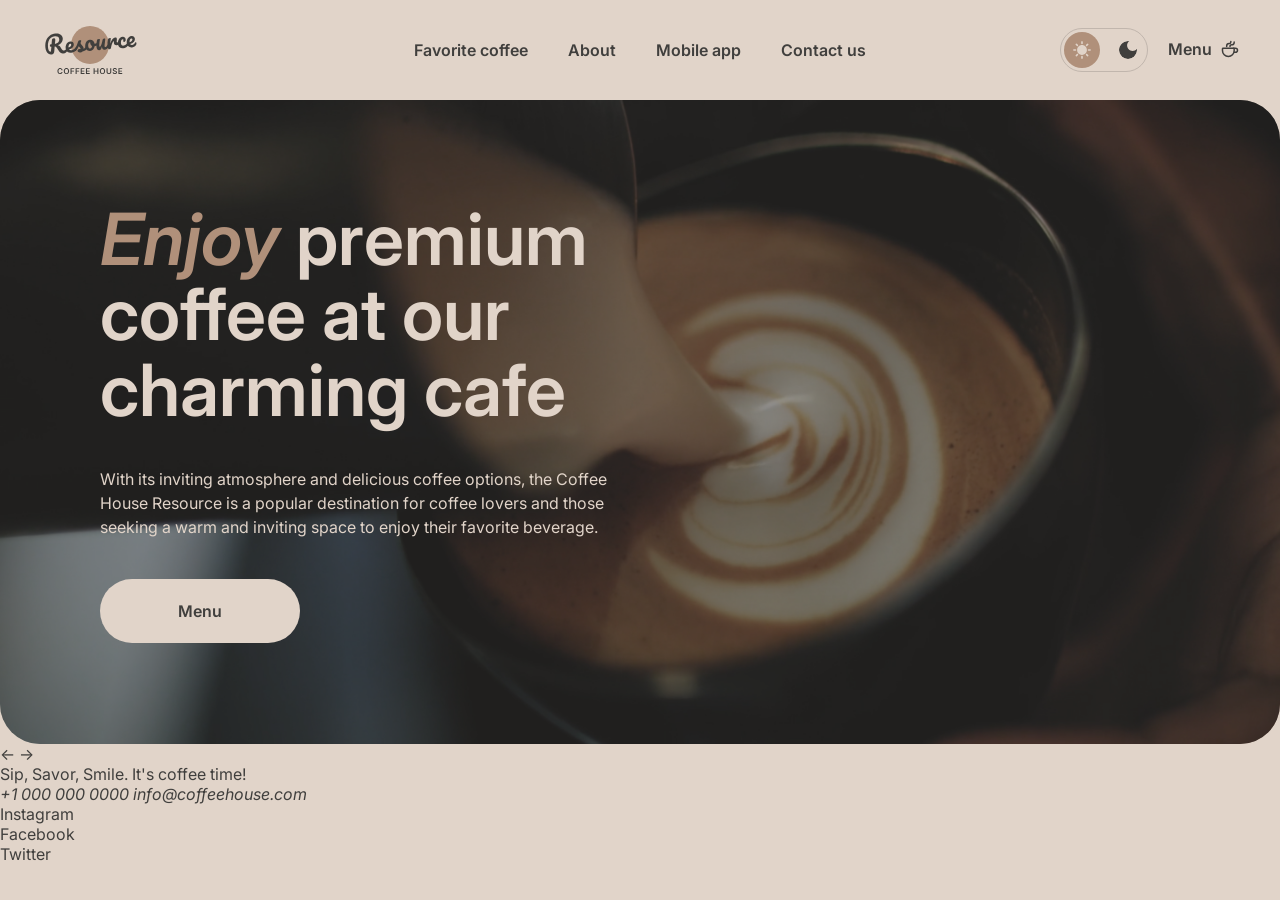
==== index.html @ 2cb817dc "feat: add header and hero sections" ====
<!DOCTYPE html>
<html lang="en">
<head>
    <meta charset="UTF-8">
    <meta http-equiv="X-UA-Compatible" content="IE=edge">
    <meta name="viewport" content="width=device-width, initial-scale=1.0">
    <title>RS School Landing Page</title>
    <link rel="preconnect" href="https://fonts.googleapis.com">
    <link rel="preconnect" href="https://fonts.gstatic.com" crossorigin>
    <link
        href="https://fonts.googleapis.com/css2?family=Inter:ital,wght@0,400;0,600;1,600&display=swap"
        rel="stylesheet">
    <link rel="stylesheet" href="css/style.css">
</head>
<body>
    <header class="header">
        <a
            href="index.html"
            class="header__logo"
            aria-label="Coffee House — Home"
        >
            <img
                src="assets/icons/logo.svg"
                alt=""
                class="header__logo-img header__logo-img--light"
            >
            <img
                src="assets/icons/logo-dark.svg"
                alt=""
                class="header__logo-img header__logo-img--dark"
            >
        </a>

        <nav class="header__nav" aria-label="Main navigation">
            <ul class="header__nav-list">
                <li>
                    <a href="#favorite" class="header__nav-link">
                        Favorite coffee
                    </a>
                </li>
                <li>
                    <a href="#about" class="header__nav-link">About</a>
                </li>
                <li>
                    <a href="#mobile-app" class="header__nav-link">
                        Mobile app
                    </a>
                </li>
                <li>
                    <a href="#contact" class="header__nav-link">
                        Contact us
                    </a>
                </li>
            </ul>
        </nav>
        <div class="header__actions">
            <button
                type="button"
                class="header__theme-toggle"
                aria-label="Switch to dark theme"
                aria-pressed="false"
            >
                <img
                    src="assets/icons/sun.svg"
                    alt=""
                    class="header__theme-icon header__theme-icon--sun"
                >
                <img
                    src="assets/icons/moon.svg"
                    alt=""
                    class="header__theme-icon header__theme-icon--moon"
                >
            </button>
        
            <a href="menu.html" class="header__menu-link">
                <span>Menu</span>
                <img
                    src="assets/icons/coffee-cup.svg"
                    alt=""
                    class="header__menu-icon"
                >
            </a>
        </div>
        <button
            type="button"
            class="header__burger"
            aria-label="Open menu"
        >
            <span class="header__burger-line"></span>
            <span class="header__burger-line"></span>
        </button>
    </header>

    <main>
        <section id="hero" class="hero">
            <div class="hero__container">
                <h1 class="hero__title">
                    <em class="hero__title-accent">Enjoy</em> premium coffee at our charming cafe
                </h1>
                <p class="hero__text">
                    With its inviting atmosphere and delicious coffee options, the Coffee House Resource is a popular destination for coffee lovers and those seeking a warm and inviting space to enjoy their favorite beverage.
                </p>
                <a href="menu.html" class="hero__cta">
                    <span>Menu</span>
                    <img
                        src="assets/icons/coffee-cup.svg"
                        alt=""
                        class="hero__cta-icon"
                    >
                </a>
            </div>
        </section>

        <section id="favorite" class="favorite">

        </section>
        <section class="gallery">
            <div class="gallery__track">
                <div class="gallery__slide"></div>
                <div class="gallery__slide"></div>
                <div class="gallery__slide"></div>
                <div class="gallery__slide"></div>
            </div>

            <div class="gallery__controls">
                <button type="button" class="gallery__prev" aria-label="Previous slide">&larr;</button>
                <button type="button" class="gallery__next" aria-label="Next slide">&rarr;</button>
            </div>
        </section>
        <section id="about" class="about">

        </section>

        <section id="mobile-app" class="app-promo">

        </section>

    </main>

    <footer>
        <p class="footer__tagline">Sip, Savor, Smile. <span>It's coffee time!</span></p>

        <address id="contact" class="footer__contact">
            <a href="tel:+10000000000">+1 000 000 0000</a>
            <a href="mailto:info@coffeehouse.com">info@coffeehouse.com</a>
        </address>

        <nav class="footer__social" aria-label="Social media">
            <ul>
                <li><a href="https://instagram.com" target="_blank" rel="noopener noreferrer">Instagram</a></li>
                <li><a href="https://facebook.com" target="_blank" rel="noopener noreferrer">Facebook</a></li>
                <li><a href="https://twitter.com" target="_blank" rel="noopener noreferrer">Twitter</a></li>
            </ul>
        </nav>
    </footer>

    <script src="js/script.js"></script>
</body>
</html>
---- css/style.css ----
:root {
    --font-family: "Inter", sans-serif;

    --color-text-primary: #403F3D;
    --color-text-inverse: #E1D4C9;
    --color-text-accent: #B0907A;

    --color-bg-page: #E1D4C9;
    --color-bg-container: #665F55;
    --color-overlay: rgba(64, 63, 61, 0.8);

    --color-border-primary: #C1B6AD;
    --color-border-inverse: #665F55;
}

[data-theme="dark"] {
    --color-text-primary: #E1D4C9;
    --color-text-inverse: #E1D4C9;
    --color-text-accent: #B0907A;

    --color-bg-page: #292826;
    --color-bg-container: #403F3D;
    --color-overlay: rgba(41, 40, 38, 0.8);

    --color-border-primary: #665F55;
    --color-border-inverse: #C1B6AD;
}

*,
*::before,
*::after {
    box-sizing: border-box;
}

html {
    scroll-behavior: smooth;
}

body {
    margin: 0;
    font-family: var(--font-family);
    color: var(--color-text-primary);
    background-color: var(--color-bg-page);
}

img {
    display: block;
    max-width: 100%;
}

a {
    color: inherit;
    text-decoration: none;
}

ul {
    margin: 0;
    padding: 0;
    list-style: none;
}

button {
    padding: 0;
    border: 0;
    font: inherit;
    color: inherit;
    background: none;
    cursor: pointer;
}

h1,
h2,
h3,
p {
    margin: 0;
}

/* Header */

.header {
    display: grid;
    grid-template-columns: 1fr auto 1fr;
    align-items: center;
    gap: 20px;
    width: 100%;
    max-width: 1440px;
    margin-inline: auto;
    padding: 20px 40px;
}

.header__logo {
    display: flex;
    justify-self: start;
    width: 100px;
}

.header__logo-img {
    width: 100px;
    height: 60px;
}

.header__logo-img--dark {
    display: none;
}

[data-theme="dark"] .header__logo-img--light {
    display: none;
}

[data-theme="dark"] .header__logo-img--dark {
    display: block;
}

.header__nav {
    display: flex;
    align-items: center;
    justify-self: center;
}

.header__nav-list {
    display: flex;
    align-items: center;
    gap: 40px;
}

.header__nav-link,
.header__menu-link {
    font-size: 16px;
    font-weight: 600;
    line-height: 150%;
    border-bottom: 2px solid transparent;
    transition: border-color 0.3s ease;
}

.header__nav-link:hover,
.header__menu-link:hover {
    border-color: currentColor;
}

.header__actions {
    display: flex;
    align-items: center;
    justify-self: end;
    gap: 20px;
}

.header__theme-toggle {
    display: flex;
    align-items: center;
    justify-content: space-between;
    flex: 0 0 88px;
    width: 88px;
    height: 44px;
    padding: 3px;
    border: 1px solid var(--color-border-primary);
    border-radius: 100px;
}

.header__theme-icon {
    display: block;
    object-fit: contain;
    border-radius: 50%;
    transition:
        width 0.3s ease,
        height 0.3s ease,
        padding 0.3s ease,
        background-color 0.3s ease;
}

.header__theme-icon--sun {
    flex: 0 0 36px;
    width: 36px;
    height: 36px;
    padding: 9px;
    background-color: var(--color-text-accent);
}

.header__theme-icon--moon {
    flex: 0 0 18px;
    width: 18px;
    height: 18px;
    padding: 0;
    margin-right: 7px;
    background-color: transparent;
}

[data-theme="dark"] .header__theme-icon--sun {
    flex-basis: 18px;
    width: 18px;
    height: 18px;
    padding: 0;
    margin-left: 7px;
    background-color: transparent;
}

[data-theme="dark"] .header__theme-icon--moon {
    flex-basis: 36px;
    width: 36px;
    height: 36px;
    padding: 9px;
    margin-right: 0;
    background-color: var(--color-text-accent);
}

.header__menu-link {
    display: flex;
    align-items: center;
    gap: 8px;
}

.header__menu-icon {
    width: 20px;
    height: 20px;
}

.header__burger {
    display: none;
}

/* Hero */

.hero {
    position: relative;
    display: flex;
    align-items: center;
    max-width: 1360px;
    min-height: 644px;
    margin-inline: auto;
    padding: 100px;
    border-radius: 40px;
    overflow: hidden;
    background-image: url("../assets/images/img-hero.jpg");
    background-size: cover;
    background-position: center;
}

.hero::before {
    content: "";
    position: absolute;
    inset: 0;
    background-color: rgba(64, 63, 61, 0.5);
}

.hero__container {
    position: relative;
    z-index: 1;
    max-width: 530px;
}

.hero__title {
    margin-bottom: 40px;
    font-size: 72px;
    font-weight: 600;
    line-height: 105%;
    color: var(--color-text-inverse);
}

.hero__title-accent {
    font-style: italic;
    color: var(--color-text-accent);
}

.hero__text {
    margin-bottom: 40px;
    font-size: 16px;
    font-weight: 400;
    line-height: 150%;
    color: var(--color-text-inverse);
}

.hero__cta {
    position: relative;
    display: flex;
    align-items: center;
    justify-content: center;
    width: 200px;
    height: 64px;
    border-radius: 100px;
    color: #403F3D;
    background-color: #E1D4C9;
    font-size: 16px;
    font-weight: 600;
    line-height: 150%;
}

.hero__cta span {
    transition: transform 0.3s ease;
}

.hero__cta-icon {
    position: absolute;
    left: calc(50% + 18px);
    width: 20px;
    height: 20px;
    opacity: 0;
    transition: opacity 0.3s ease;
}

.hero__cta:hover span {
    transform: translateX(-14px);
}

.hero__cta:hover .hero__cta-icon {
    opacity: 1;
}

@media (max-width: 768px) {
    .hero {
        margin-inline: 40px;
        min-height: 644px;
        padding: 100px 60px;
    }
}

@media (max-width: 600px) {
    .hero {
        margin-inline: 16px;
        min-height: 552px;
        padding: 60px 16px;
    }

    .hero__container {
        max-width: 100%;
    }

    .hero__title {
        font-size: 42px;
        line-height: 115%;
    }
}
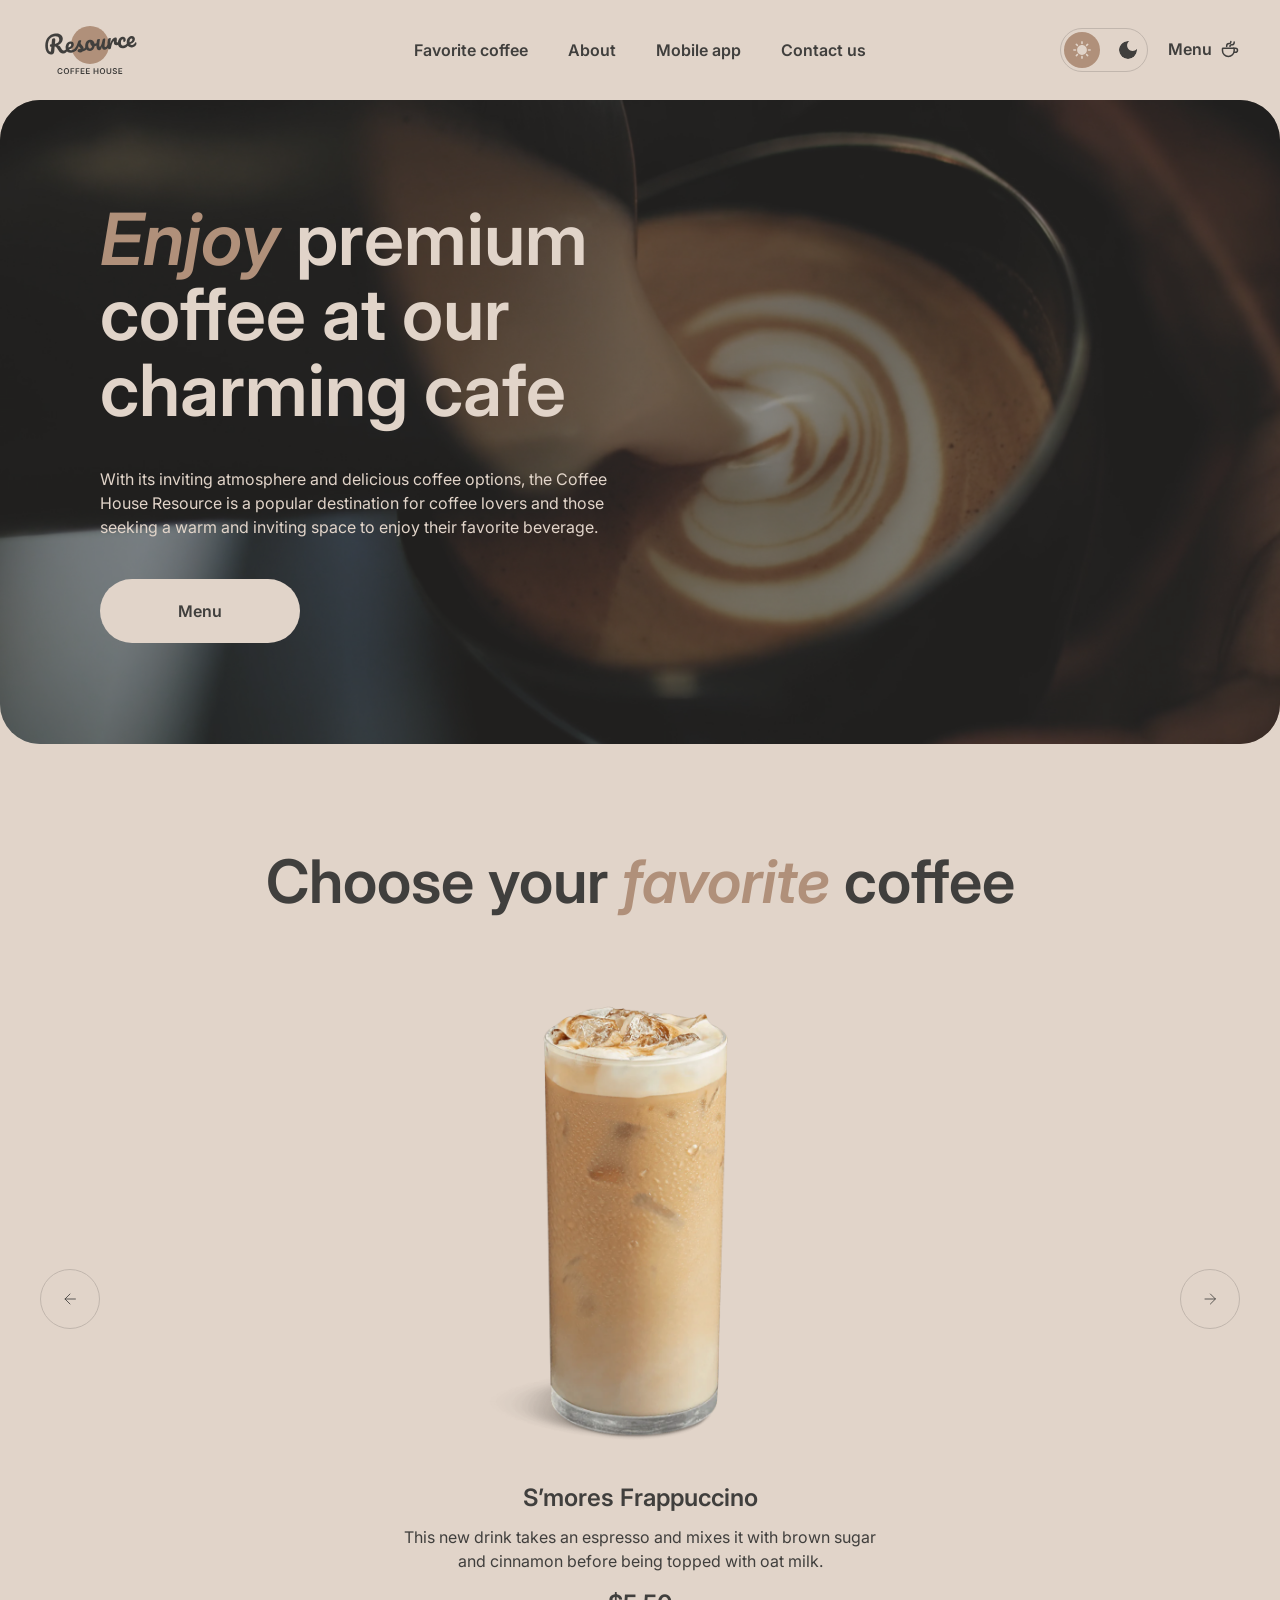
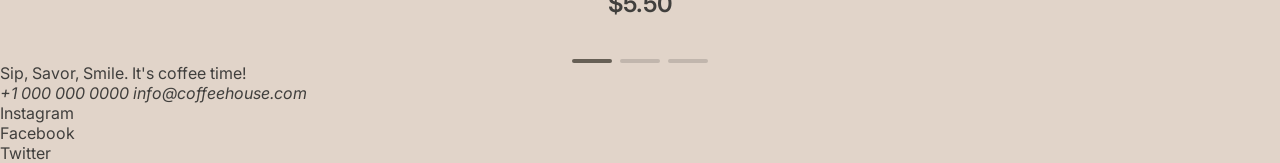
==== commit 3052dd17: "feat: add responsive header hero and favorite sections" ====
--- a/index.html
+++ b/index.html
@@ -74,11 +74,7 @@
         
             <a href="menu.html" class="header__menu-link">
                 <span>Menu</span>
-                <img
-                    src="assets/icons/coffee-cup.svg"
-                    alt=""
-                    class="header__menu-icon"
-                >
+                <span class="header__menu-icon" aria-hidden="true"></span>
             </a>
         </div>
         <button
@@ -102,29 +98,71 @@
                 </p>
                 <a href="menu.html" class="hero__cta">
                     <span>Menu</span>
-                    <img
-                        src="assets/icons/coffee-cup.svg"
-                        alt=""
-                        class="hero__cta-icon"
-                    >
+                    <span class="hero__cta-icon" aria-hidden="true"></span>
                 </a>
             </div>
         </section>
 
         <section id="favorite" class="favorite">
+            <h2 class="favorite__title">
+                Choose your <em class="favorite__title-accent">favorite</em> coffee
+            </h2>
 
-        </section>
-        <section class="gallery">
-            <div class="gallery__track">
-                <div class="gallery__slide"></div>
-                <div class="gallery__slide"></div>
-                <div class="gallery__slide"></div>
-                <div class="gallery__slide"></div>
+            <div class="favorite__slider">
+                <button type="button" class="favorite__button favorite__button--prev" aria-label="Previous coffee">
+                    <img src="assets/icons/arrow-left.svg" alt="" class="favorite__button-icon">
+                </button>
+
+                <div class="favorite__slides">
+                    <article class="favorite__slide favorite__slide--active">
+                        <img
+                            src="assets/images/coffee-slider-1.png"
+                            alt="S’mores Frappuccino"
+                            class="favorite__image"
+                        >
+                        <h3 class="favorite__name">S’mores Frappuccino</h3>
+                        <p class="favorite__description">
+                            This new drink takes an espresso and mixes it with brown sugar and cinnamon before being topped with oat milk.
+                        </p>
+                        <p class="favorite__price">$5.50</p>
+                    </article>
+
+                    <article class="favorite__slide">
+                        <img
+                            src="assets/images/coffee-slider-2.png"
+                            alt="Caramel Macchiato"
+                            class="favorite__image"
+                        >
+                        <h3 class="favorite__name">Caramel Macchiato</h3>
+                        <p class="favorite__description">
+                            Fragrant and unique classic espresso with rich caramel-peanut syrup, with cream under whipped thick foam.
+                        </p>
+                        <p class="favorite__price">$5.00</p>
+                    </article>
+
+                    <article class="favorite__slide">
+                        <img
+                            src="assets/images/coffee-slider-3.png"
+                            alt="Ice coffee"
+                            class="favorite__image"
+                        >
+                        <h3 class="favorite__name">Ice coffee</h3>
+                        <p class="favorite__description">
+                            A popular summer drink that tones and invigorates. Prepared from coffee, milk and ice.
+                        </p>
+                        <p class="favorite__price">$4.50</p>
+                    </article>
+                </div>
+
+                <button type="button" class="favorite__button favorite__button--next" aria-label="Next coffee">
+                    <img src="assets/icons/arrow-right.svg" alt="" class="favorite__button-icon">
+                </button>
             </div>
 
-            <div class="gallery__controls">
-                <button type="button" class="gallery__prev" aria-label="Previous slide">&larr;</button>
-                <button type="button" class="gallery__next" aria-label="Next slide">&rarr;</button>
+            <div class="favorite__pagination">
+                <span class="favorite__pagination-item favorite__pagination-item--active"></span>
+                <span class="favorite__pagination-item"></span>
+                <span class="favorite__pagination-item"></span>
             </div>
         </section>
         <section id="about" class="about">
--- a/css/style.css
+++ b/css/style.css
@@ -209,8 +209,22 @@
 }
 
 .header__menu-icon {
+    display: block;
     width: 20px;
     height: 20px;
+    background-color: var(--color-text-primary);
+    mask-image: url("../assets/icons/coffee-cup.svg");
+    mask-size: contain;
+    mask-repeat: no-repeat;
+    mask-position: center;
+    -webkit-mask-image: url("../assets/icons/coffee-cup.svg");
+    -webkit-mask-size: contain;
+    -webkit-mask-repeat: no-repeat;
+    -webkit-mask-position: center;
+}
+
+[data-theme="dark"] .header__menu-icon {
+    background-color: var(--color-text-inverse);
 }
 
 .header__burger {
@@ -283,15 +297,29 @@
     line-height: 150%;
 }
 
+[data-theme="dark"] .hero__cta {
+    color: #E1D4C9;
+    background-color: #292826;
+}
+
 .hero__cta span {
     transition: transform 0.3s ease;
 }
 
 .hero__cta-icon {
     position: absolute;
-    left: calc(50% + 18px);
+    left: calc(50% + 32px);
     width: 20px;
     height: 20px;
+    background-color: currentColor;
+    mask-image: url("../assets/icons/coffee-cup.svg");
+    mask-size: contain;
+    mask-repeat: no-repeat;
+    mask-position: center;
+    -webkit-mask-image: url("../assets/icons/coffee-cup.svg");
+    -webkit-mask-size: contain;
+    -webkit-mask-repeat: no-repeat;
+    -webkit-mask-position: center;
     opacity: 0;
     transition: opacity 0.3s ease;
 }
@@ -305,6 +333,46 @@
 }
 
 @media (max-width: 768px) {
+    .header {
+        grid-template-columns: 1fr auto auto;
+        gap: 16px;
+        padding: 20px 40px;
+    }
+
+    .header__nav {
+        display: none;
+    }
+
+    .header__menu-link {
+        display: none;
+    }
+
+    .header__actions {
+        justify-self: end;
+    }
+
+    .header__burger {
+        display: flex;
+        flex-direction: column;
+        align-items: center;
+        justify-content: center;
+        gap: 6px;
+        width: 44px;
+        height: 44px;
+        border: 1px solid var(--color-border-inverse);
+        border-radius: 50%;
+    }
+
+    .header__burger-line {
+        display: block;
+        width: 18px;
+        height: 2px;
+        flex-shrink: 0;
+        border-radius: 1px;
+        background-color: var(--color-text-primary);
+        transition: transform 0.3s ease;
+    }
+
     .hero {
         margin-inline: 40px;
         min-height: 644px;
@@ -313,8 +381,15 @@
 }
 
 @media (max-width: 600px) {
+    .header {
+        grid-template-columns: 1fr auto auto;
+        gap: 8px;
+        padding: 20px 16px;
+    }
+
     .hero {
-        margin-inline: 16px;
+        width: calc(100% - 32px);
+        margin-inline: auto;
         min-height: 552px;
         padding: 60px 16px;
     }
@@ -328,3 +403,203 @@
         line-height: 115%;
     }
 }
+
+/* Favorite */
+
+.favorite {
+    max-width: 1360px;
+    margin-top: 100px;
+    margin-inline: auto;
+    padding-inline: 40px;
+}
+
+.favorite__title {
+    margin-bottom: 60px;
+    font-size: 60px;
+    font-weight: 600;
+    line-height: 125%;
+    text-align: center;
+    color: var(--color-text-primary);
+}
+
+.favorite__title-accent {
+    font-style: italic;
+    color: var(--color-text-accent);
+}
+
+.favorite__slider {
+    display: grid;
+    grid-template-columns: 60px minmax(0, 1fr) 60px;
+    align-items: center;
+    width: 100%;
+}
+
+.favorite__slides {
+    width: 480px;
+    max-width: 100%;
+    justify-self: center;
+}
+
+.favorite__button--prev {
+    justify-self: start;
+}
+
+.favorite__button--next {
+    justify-self: end;
+}
+
+.favorite__slide {
+    display: none;
+}
+
+.favorite__slide--active {
+    display: flex;
+    flex-direction: column;
+    align-items: center;
+    text-align: center;
+}
+
+.favorite__image {
+    width: 480px;
+    max-width: 100%;
+    aspect-ratio: 1 / 1;
+    height: auto;
+    object-fit: contain;
+    margin-bottom: 24px;
+}
+
+.favorite__name {
+    margin-bottom: 12px;
+    font-size: 24px;
+    font-weight: 600;
+    line-height: 125%;
+    color: var(--color-text-primary);
+}
+
+.favorite__description {
+    max-width: 480px;
+    margin-bottom: 16px;
+    font-size: 16px;
+    font-weight: 400;
+    line-height: 150%;
+    color: var(--color-text-primary);
+}
+
+.favorite__price {
+    font-size: 24px;
+    font-weight: 600;
+    line-height: 125%;
+    color: var(--color-text-primary);
+}
+
+.favorite__button {
+    display: flex;
+    flex-shrink: 0;
+    align-items: center;
+    justify-content: center;
+    width: 60px;
+    height: 60px;
+    border: 1px solid var(--color-border-primary);
+    border-radius: 50%;
+    background-color: transparent;
+    transition: background-color 0.3s ease;
+}
+
+.favorite__button:hover {
+    background-color: var(--color-bg-container);
+}
+
+.favorite__button-icon {
+    width: 20px;
+    height: 20px;
+}
+
+[data-theme="dark"] .favorite__button {
+    position: relative;
+    border-color: #C1B6AD;
+}
+
+[data-theme="dark"] .favorite__button-icon {
+    display: none;
+}
+
+[data-theme="dark"] .favorite__button::before {
+    content: "";
+    position: absolute;
+    top: 50%;
+    left: 50%;
+    width: 20px;
+    height: 20px;
+    transform: translate(-50%, -50%);
+    background-color: #E1D4C9;
+    mask-size: contain;
+    mask-repeat: no-repeat;
+    mask-position: center;
+    -webkit-mask-size: contain;
+    -webkit-mask-repeat: no-repeat;
+    -webkit-mask-position: center;
+}
+
+[data-theme="dark"] .favorite__button--prev::before {
+    mask-image: url("../assets/icons/arrow-left.svg");
+    -webkit-mask-image: url("../assets/icons/arrow-left.svg");
+}
+
+[data-theme="dark"] .favorite__button--next::before {
+    mask-image: url("../assets/icons/arrow-right.svg");
+    -webkit-mask-image: url("../assets/icons/arrow-right.svg");
+}
+
+[data-theme="dark"] .favorite__button:hover {
+    background-color: #E1D4C9;
+}
+
+[data-theme="dark"] .favorite__button:hover::before {
+    background-color: #403F3D;
+}
+
+.favorite__pagination {
+    display: flex;
+    align-items: center;
+    justify-content: center;
+    gap: 8px;
+    margin-top: 40px;
+}
+
+.favorite__pagination-item {
+    width: 40px;
+    height: 4px;
+    border-radius: 2px;
+    background-color: var(--color-border-primary);
+}
+
+.favorite__pagination-item--active {
+    background-color: var(--color-border-inverse);
+}
+
+@media (max-width: 600px) {
+    .favorite {
+        padding-inline: 16px;
+    }
+
+    .favorite__title {
+        font-size: 32px;
+        line-height: 125%;
+    }
+
+    .favorite__button {
+        display: none;
+    }
+
+    .favorite__image {
+        width: min(348px, 100%);
+    }
+
+    .favorite__slider {
+        display: block;
+    }
+
+    .favorite__slides {
+        width: 100%;
+    }
+}
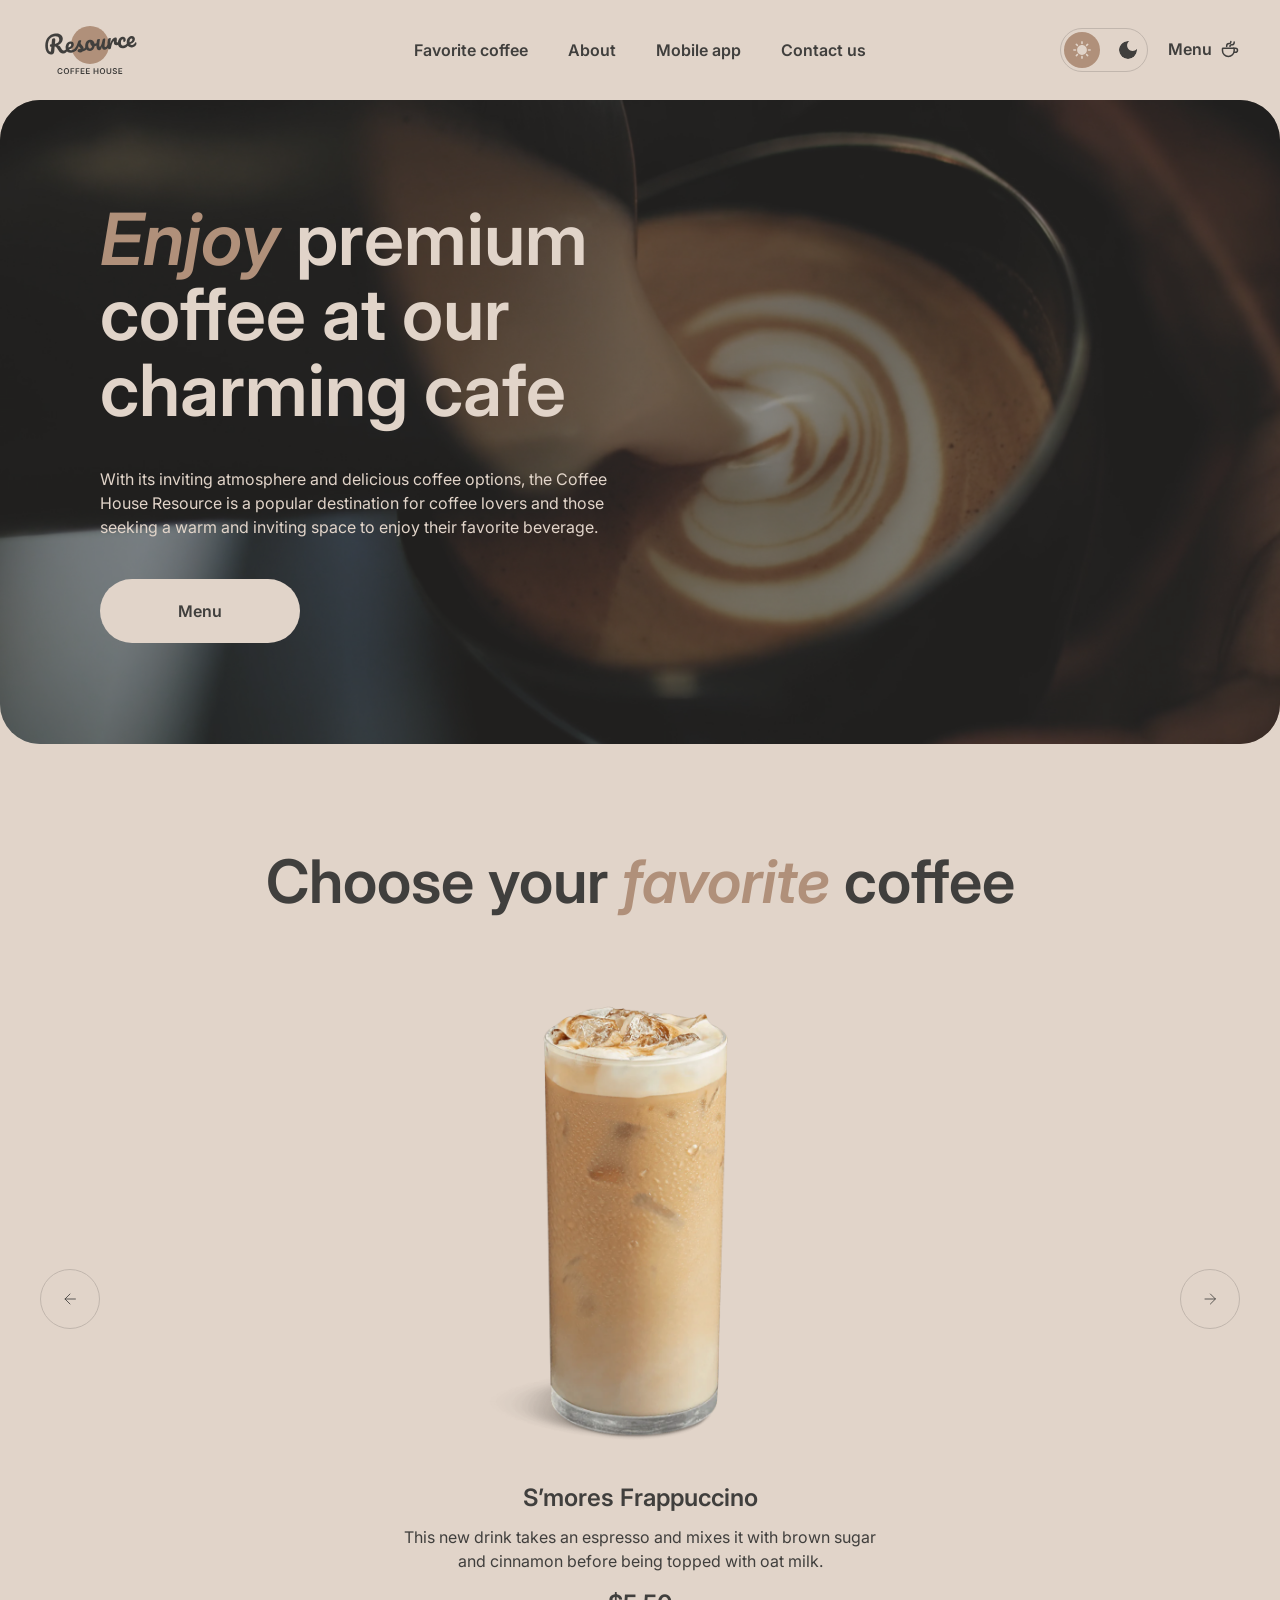
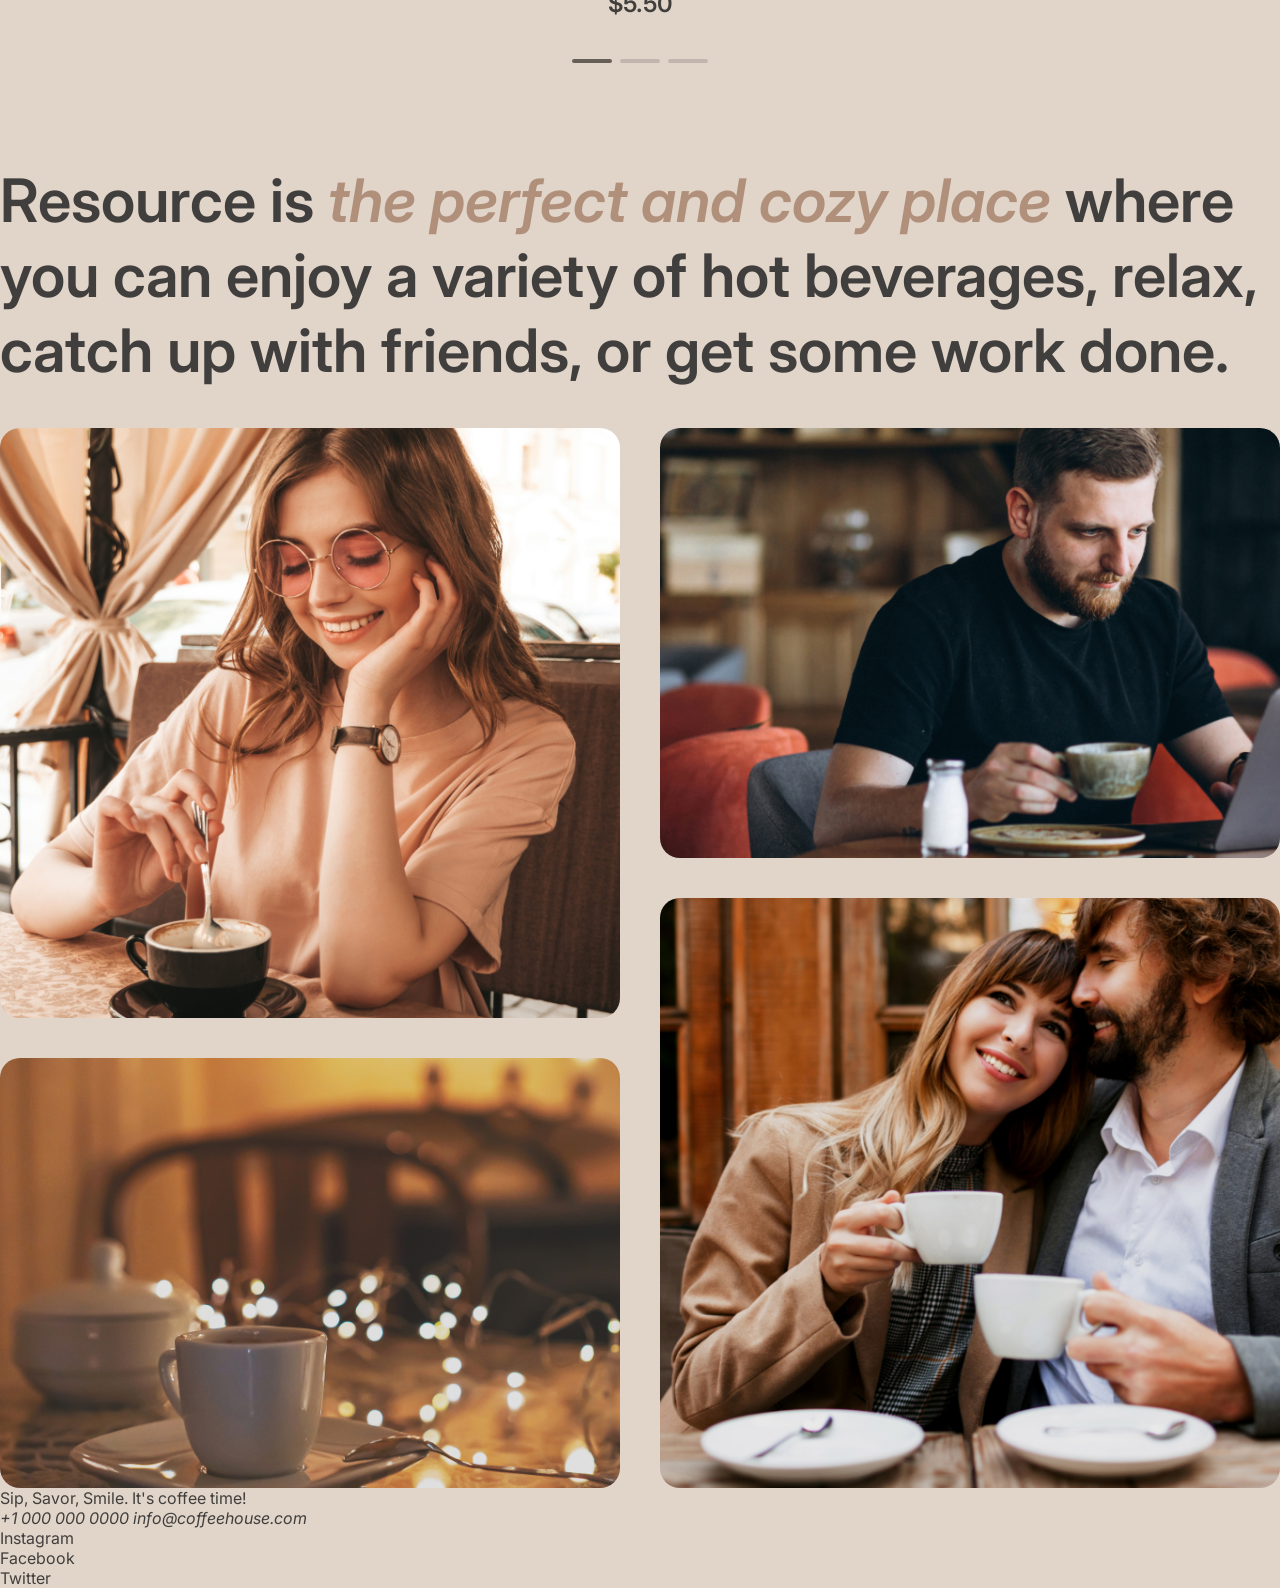
==== commit 7b225552: "feat: add responsive about section" ====
--- a/index.html
+++ b/index.html
@@ -166,7 +166,49 @@
             </div>
         </section>
         <section id="about" class="about">
-
+            <h2 class="about__title">
+                Resource is <em class="about__title-accent">the perfect and cozy place</em>
+                where you can enjoy a variety of hot beverages, relax,
+                catch up with friends, or get some work done.
+            </h2>
+
+            <div class="about__gallery">
+                <div class="about__column">
+                    <div class="about__image-wrapper about__image-wrapper--large">
+                        <img
+                            src="assets/images/about-1.jpg"
+                            alt="Woman stirring her coffee at a cozy outdoor cafe table"
+                            class="about__image"
+                        >
+                    </div>
+
+                    <div class="about__image-wrapper about__image-wrapper--small about__image-wrapper--desktop-only">
+                        <img
+                            src="assets/images/about-2.jpg"
+                            alt="Cup of coffee on a table with candlelight and fairy lights"
+                            class="about__image"
+                        >
+                    </div>
+                </div>
+
+                <div class="about__column">
+                    <div class="about__image-wrapper about__image-wrapper--small about__image-wrapper--desktop-only">
+                        <img
+                            src="assets/images/about-3.jpg"
+                            alt="Man drinking coffee while working on a laptop"
+                            class="about__image"
+                        >
+                    </div>
+
+                    <div class="about__image-wrapper about__image-wrapper--large">
+                        <img
+                            src="assets/images/about-4.jpg"
+                            alt="Couple enjoying coffee together"
+                            class="about__image"
+                        >
+                    </div>
+                </div>
+            </div>
         </section>
 
         <section id="mobile-app" class="app-promo">
--- a/css/style.css
+++ b/css/style.css
@@ -229,6 +229,65 @@
 
 .header__burger {
     display: none;
+}
+
+/* About */
+
+.about {
+    max-width: 1360px;
+    margin-top: 100px;
+    margin-inline: auto;
+}
+
+.about__title {
+    margin-bottom: 40px;
+    font-size: 60px;
+    font-weight: 600;
+    line-height: 125%;
+    text-align: left;
+    color: var(--color-text-primary);
+}
+
+.about__title-accent {
+    font-style: italic;
+    color: var(--color-text-accent);
+}
+
+.about__gallery {
+    display: grid;
+    grid-template-columns: 1fr 1fr;
+    gap: 40px;
+}
+
+.about__column {
+    display: flex;
+    flex-direction: column;
+    gap: 40px;
+}
+
+.about__image-wrapper {
+    border-radius: 20px;
+    overflow: hidden;
+}
+
+.about__image-wrapper--large {
+    height: 590px;
+}
+
+.about__image-wrapper--small {
+    height: 430px;
+}
+
+.about__image {
+    width: 100%;
+    height: 100%;
+    object-fit: cover;
+    transform: scale(1.1);
+    transition: transform 0.5s ease;
+}
+
+.about__image-wrapper:hover .about__image {
+    transform: scale(1);
 }
 
 /* Hero */
@@ -378,6 +437,18 @@
         min-height: 644px;
         padding: 100px 60px;
     }
+
+    .about {
+        padding-inline: 40px;
+    }
+
+    .about__gallery {
+        grid-template-columns: 1fr;
+    }
+
+    .about__image-wrapper--desktop-only {
+        display: none;
+    }
 }
 
 @media (max-width: 600px) {
@@ -602,4 +673,12 @@
     .favorite__slides {
         width: 100%;
     }
-}
+
+    .about {
+        padding-inline: 16px;
+    }
+
+    .about__title {
+        font-size: 32px;
+    }
+}
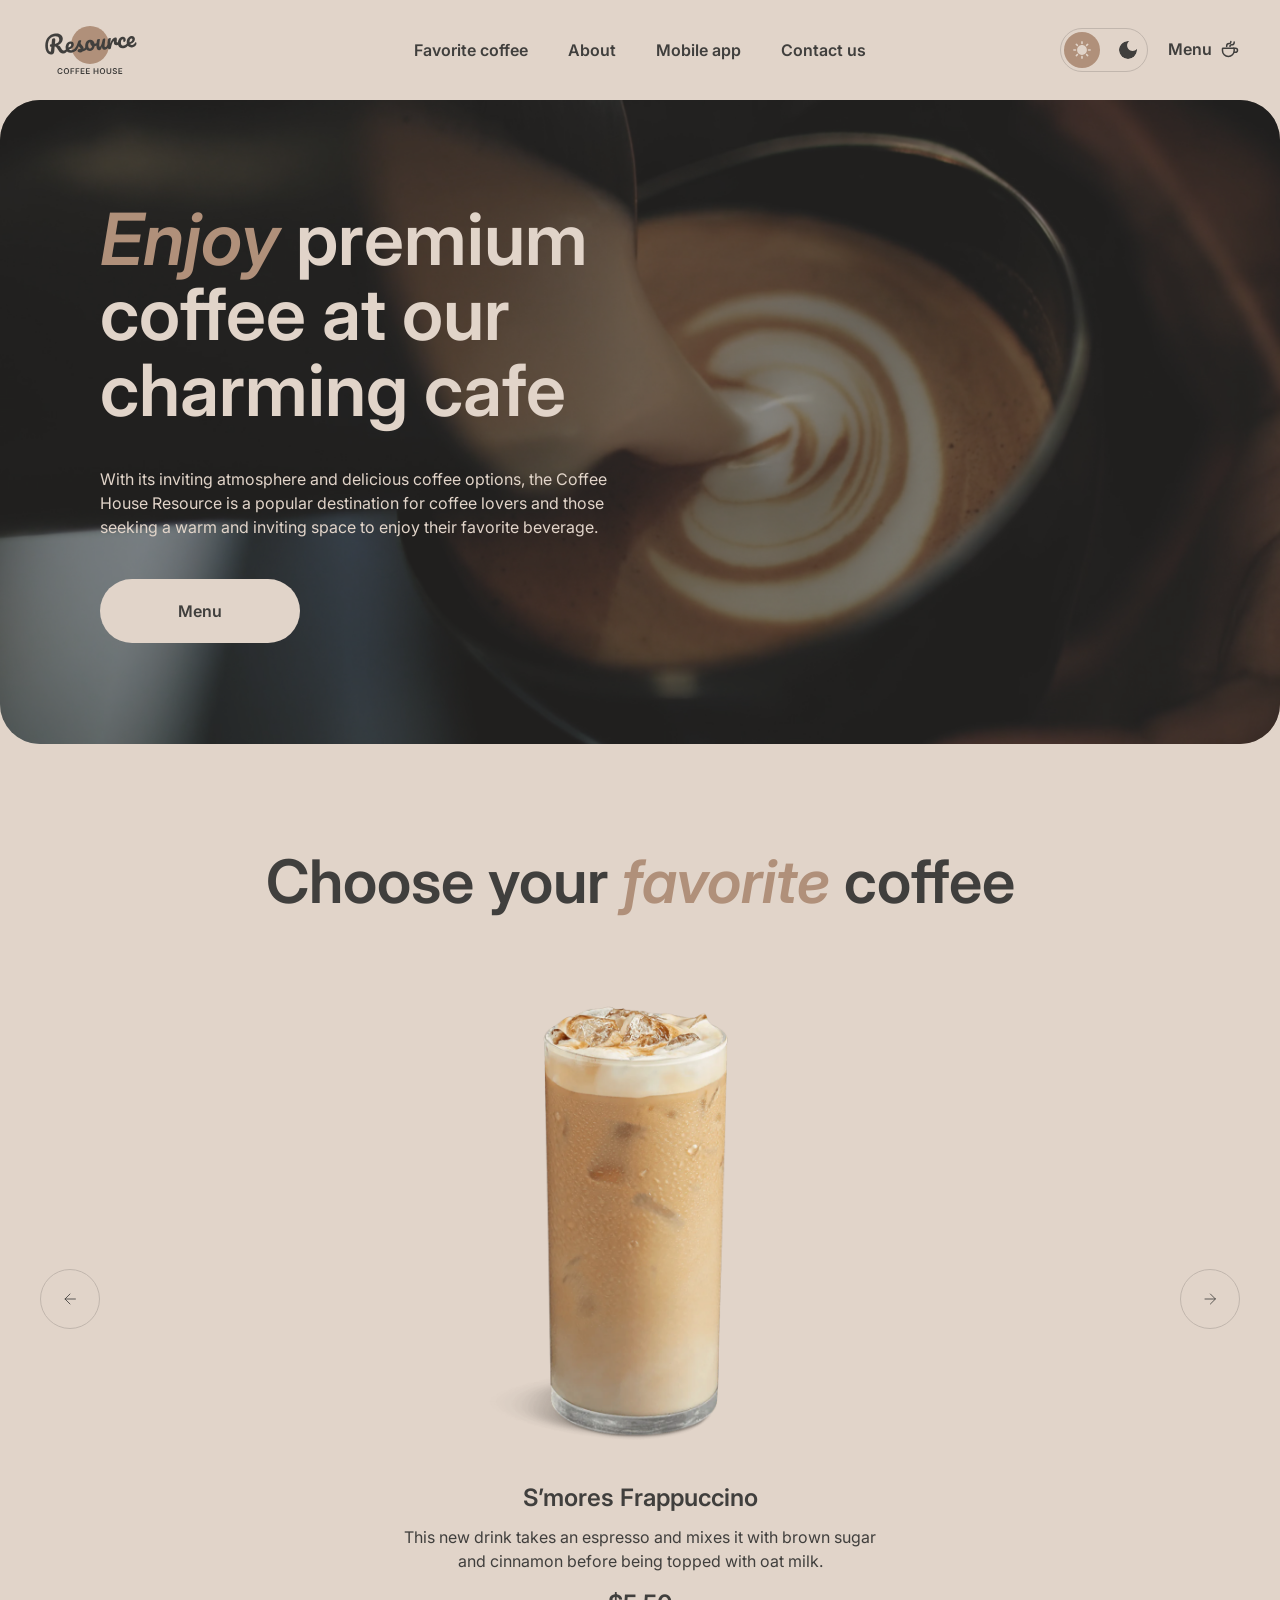
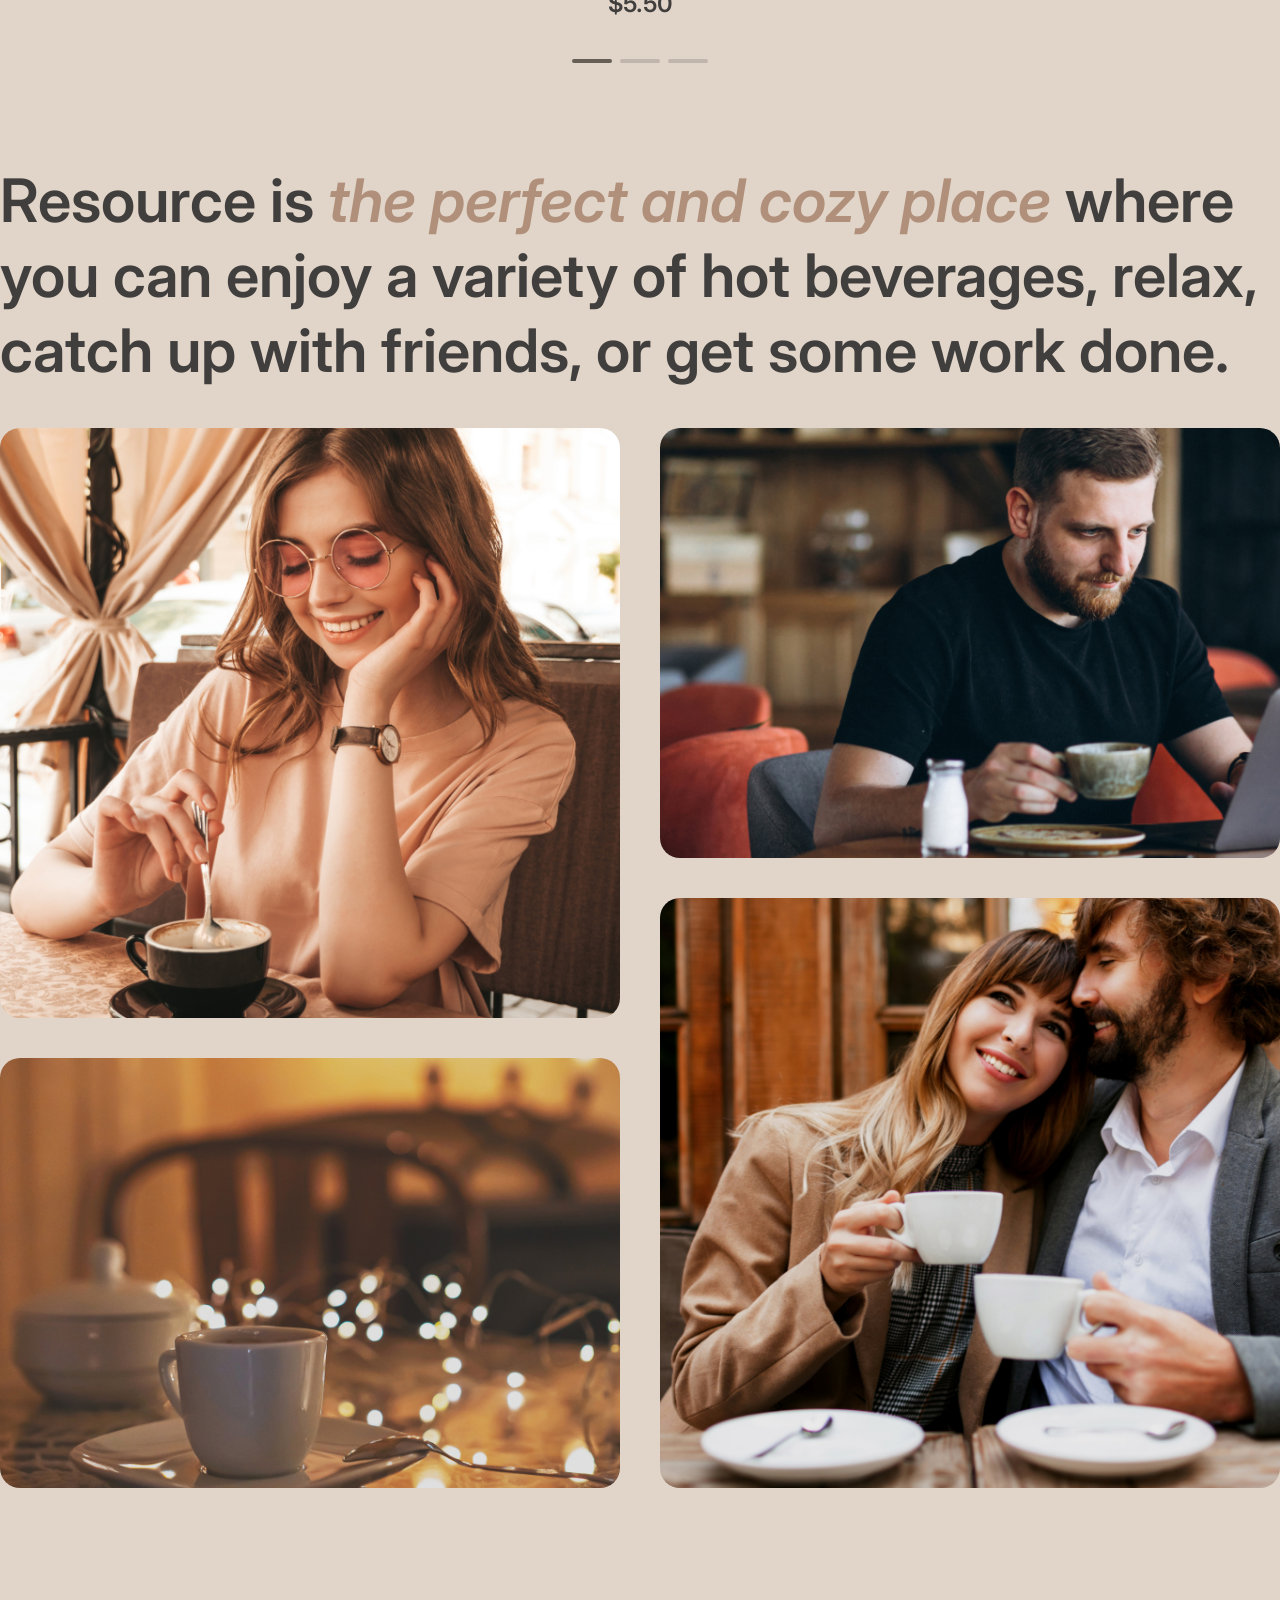
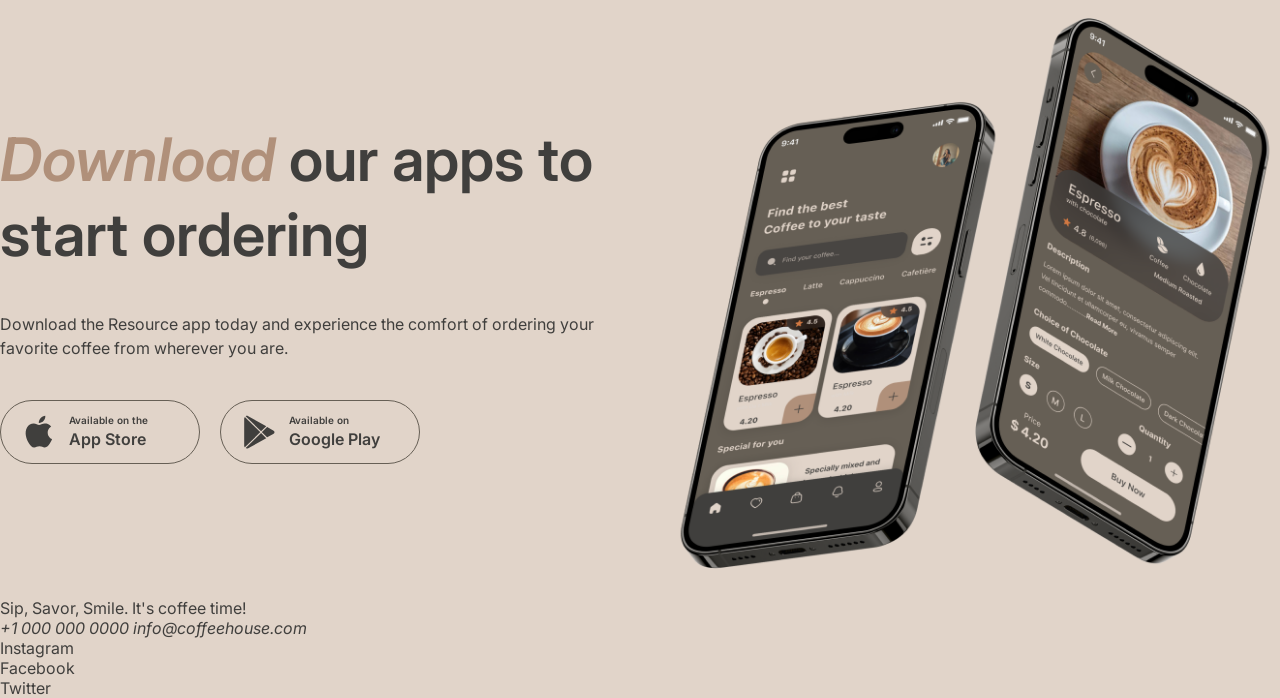
==== commit 240d49d6: "feat: add responsive mobile app section" ====
--- a/index.html
+++ b/index.html
@@ -212,7 +212,55 @@
         </section>
 
         <section id="mobile-app" class="app-promo">
-
+            <div class="app-promo__content">
+                <h2 class="app-promo__title">
+                    <em class="app-promo__title-accent">Download</em>
+                    our apps to start ordering
+                </h2>
+
+                <p class="app-promo__text">
+                    Download the Resource app today and experience the comfort
+                    of ordering your favorite coffee from wherever you are.
+                </p>
+
+                <div class="app-promo__buttons">
+                    <a
+                        href="https://www.apple.com/app-store/"
+                        class="app-promo__button"
+                        target="_blank"
+                        rel="noopener noreferrer"
+                        aria-label="Download on the App Store"
+                    >
+                        <span class="app-promo__button-icon app-promo__button-icon--app-store" aria-hidden="true"></span>
+                        <span class="app-promo__button-text">
+                            <small>Available on the</small>
+                            <strong>App Store</strong>
+                        </span>
+                    </a>
+
+                    <a
+                        href="https://play.google.com/"
+                        class="app-promo__button"
+                        target="_blank"
+                        rel="noopener noreferrer"
+                        aria-label="Get it on Google Play"
+                    >
+                        <span class="app-promo__button-icon app-promo__button-icon--google-play" aria-hidden="true"></span>
+                        <span class="app-promo__button-text">
+                            <small>Available on</small>
+                            <strong>Google Play</strong>
+                        </span>
+                    </a>
+                </div>
+            </div>
+
+            <div class="app-promo__image-wrapper">
+                <img
+                    src="assets/images/mobile-screens.png"
+                    alt="Coffee House mobile application displayed on two smartphones"
+                    class="app-promo__image"
+                >
+            </div>
         </section>
 
     </main>
--- a/css/style.css
+++ b/css/style.css
@@ -229,6 +229,117 @@
 
 .header__burger {
     display: none;
+}
+
+/* App Promo */
+
+.app-promo {
+    display: flex;
+    align-items: center;
+    justify-content: space-between;
+    gap: 40px;
+    max-width: 1360px;
+    margin-top: 100px;
+    margin-inline: auto;
+}
+
+.app-promo__content {
+    max-width: 630px;
+}
+
+.app-promo__title {
+    margin-bottom: 40px;
+    font-size: 60px;
+    font-weight: 600;
+    line-height: 125%;
+    color: var(--color-text-primary);
+}
+
+.app-promo__title-accent {
+    font-style: italic;
+    color: var(--color-text-accent);
+}
+
+.app-promo__text {
+    margin-bottom: 40px;
+    font-size: 16px;
+    font-weight: 400;
+    line-height: 150%;
+    color: var(--color-text-primary);
+}
+
+.app-promo__buttons {
+    display: flex;
+    gap: 20px;
+}
+
+.app-promo__button {
+    display: inline-flex;
+    align-items: center;
+    gap: 12px;
+    width: 200px;
+    height: 64px;
+    padding-inline: 20px;
+    border: 1px solid var(--color-border-inverse);
+    border-radius: 100px;
+    color: var(--color-text-primary);
+    background-color: transparent;
+    transition: background-color 0.3s ease, color 0.3s ease;
+}
+
+.app-promo__button:hover {
+    background-color: var(--color-bg-container);
+    color: var(--color-text-inverse);
+}
+
+.app-promo__button-icon {
+    display: block;
+    width: 36px;
+    height: 36px;
+    flex-shrink: 0;
+    background-color: currentColor;
+    mask-size: contain;
+    mask-repeat: no-repeat;
+    mask-position: center;
+    -webkit-mask-size: contain;
+    -webkit-mask-repeat: no-repeat;
+    -webkit-mask-position: center;
+}
+
+.app-promo__button-icon--app-store {
+    mask-image: url("../assets/icons/app-store.svg");
+    -webkit-mask-image: url("../assets/icons/app-store.svg");
+}
+
+.app-promo__button-icon--google-play {
+    mask-image: url("../assets/icons/google-play.svg");
+    -webkit-mask-image: url("../assets/icons/google-play.svg");
+}
+
+.app-promo__button-text {
+    display: flex;
+    flex-direction: column;
+}
+
+.app-promo__button-text small {
+    font-size: 10px;
+    font-weight: 600;
+    line-height: 140%;
+}
+
+.app-promo__button-text strong {
+    font-size: 16px;
+    font-weight: 600;
+    line-height: 150%;
+}
+
+.app-promo__image-wrapper {
+    width: min(630px, 100%);
+}
+
+.app-promo__image {
+    width: 100%;
+    height: auto;
 }
 
 /* About */
@@ -449,6 +560,12 @@
     .about__image-wrapper--desktop-only {
         display: none;
     }
+
+    .app-promo {
+        flex-direction: column;
+        gap: 100px;
+        padding-inline: 40px;
+    }
 }
 
 @media (max-width: 600px) {
@@ -681,4 +798,23 @@
     .about__title {
         font-size: 32px;
     }
-}
+
+    .app-promo {
+        gap: 40px;
+        padding-inline: 16px;
+    }
+
+    .app-promo__title {
+        font-size: 32px;
+        line-height: 125%;
+    }
+
+    .app-promo__buttons {
+        flex-direction: column;
+    }
+
+    .app-promo__image-wrapper {
+        width: min(348px, 100%);
+        margin-inline: auto;
+    }
+}
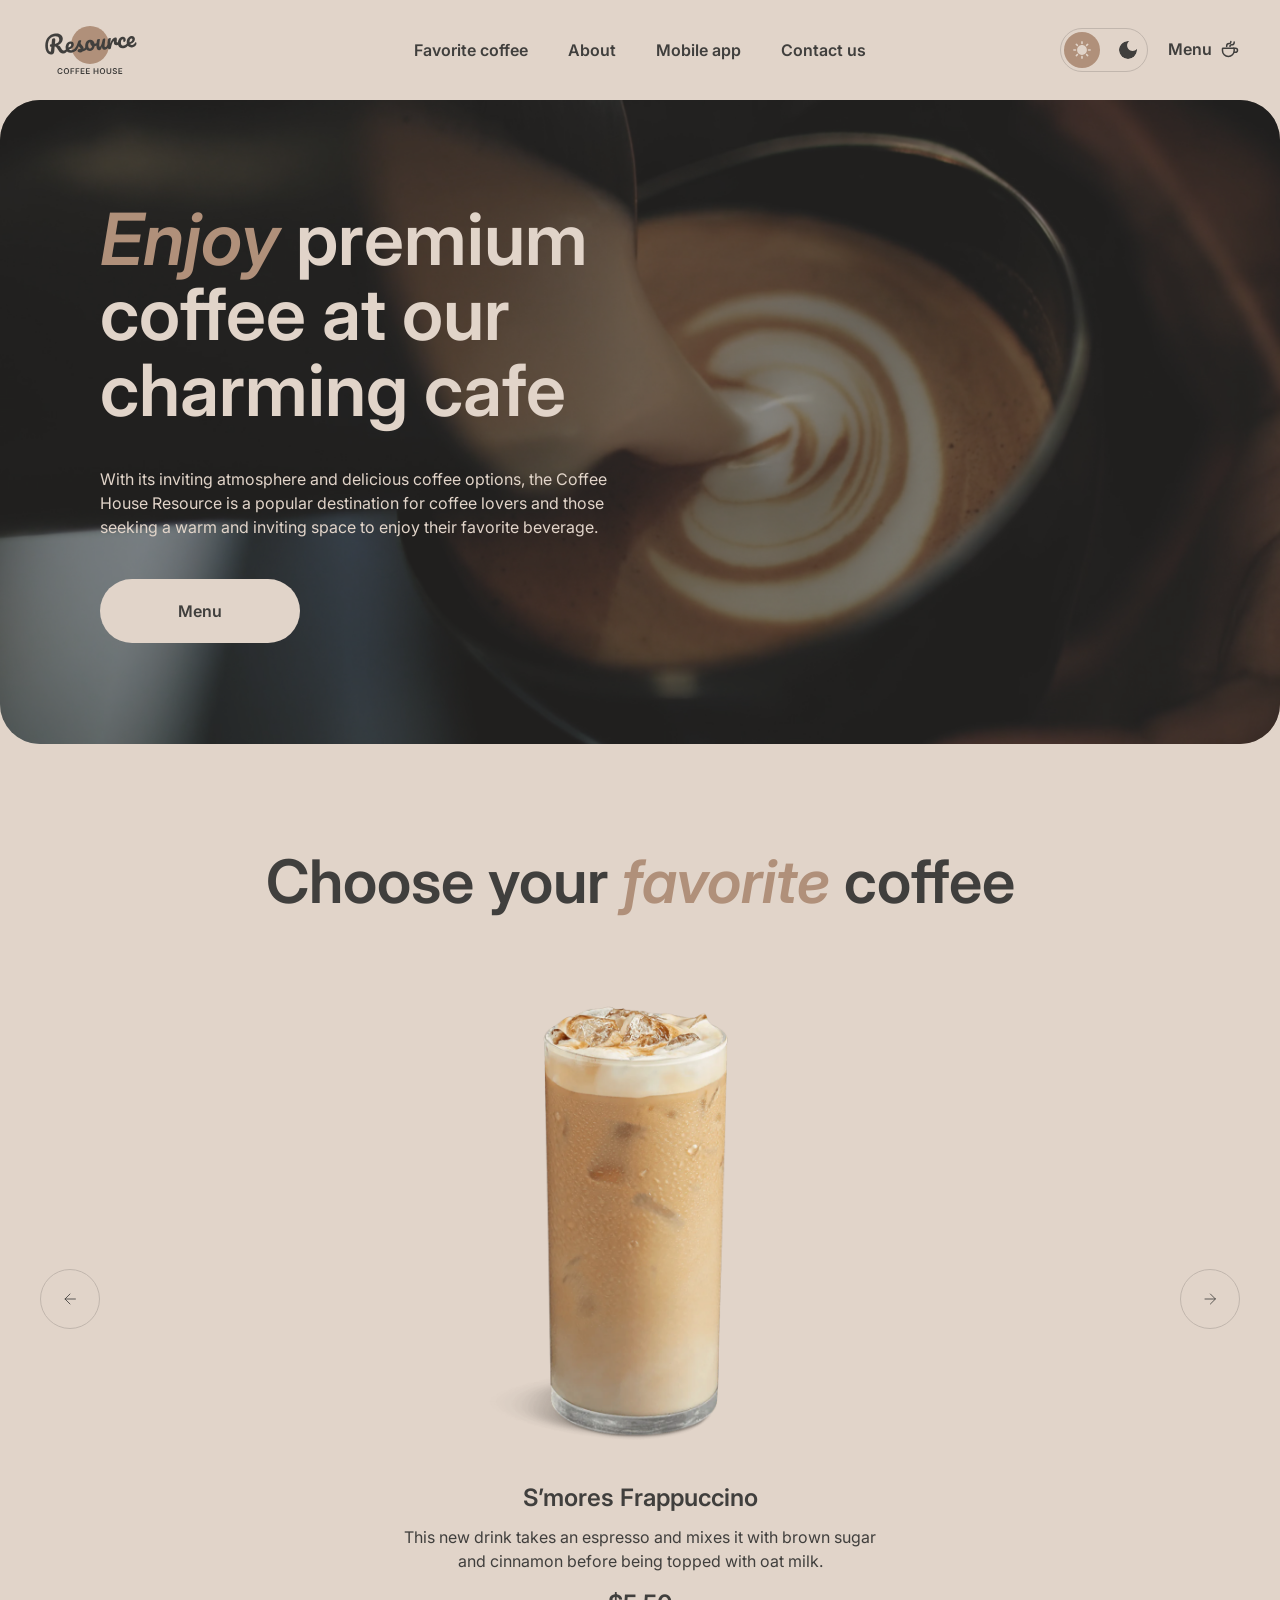
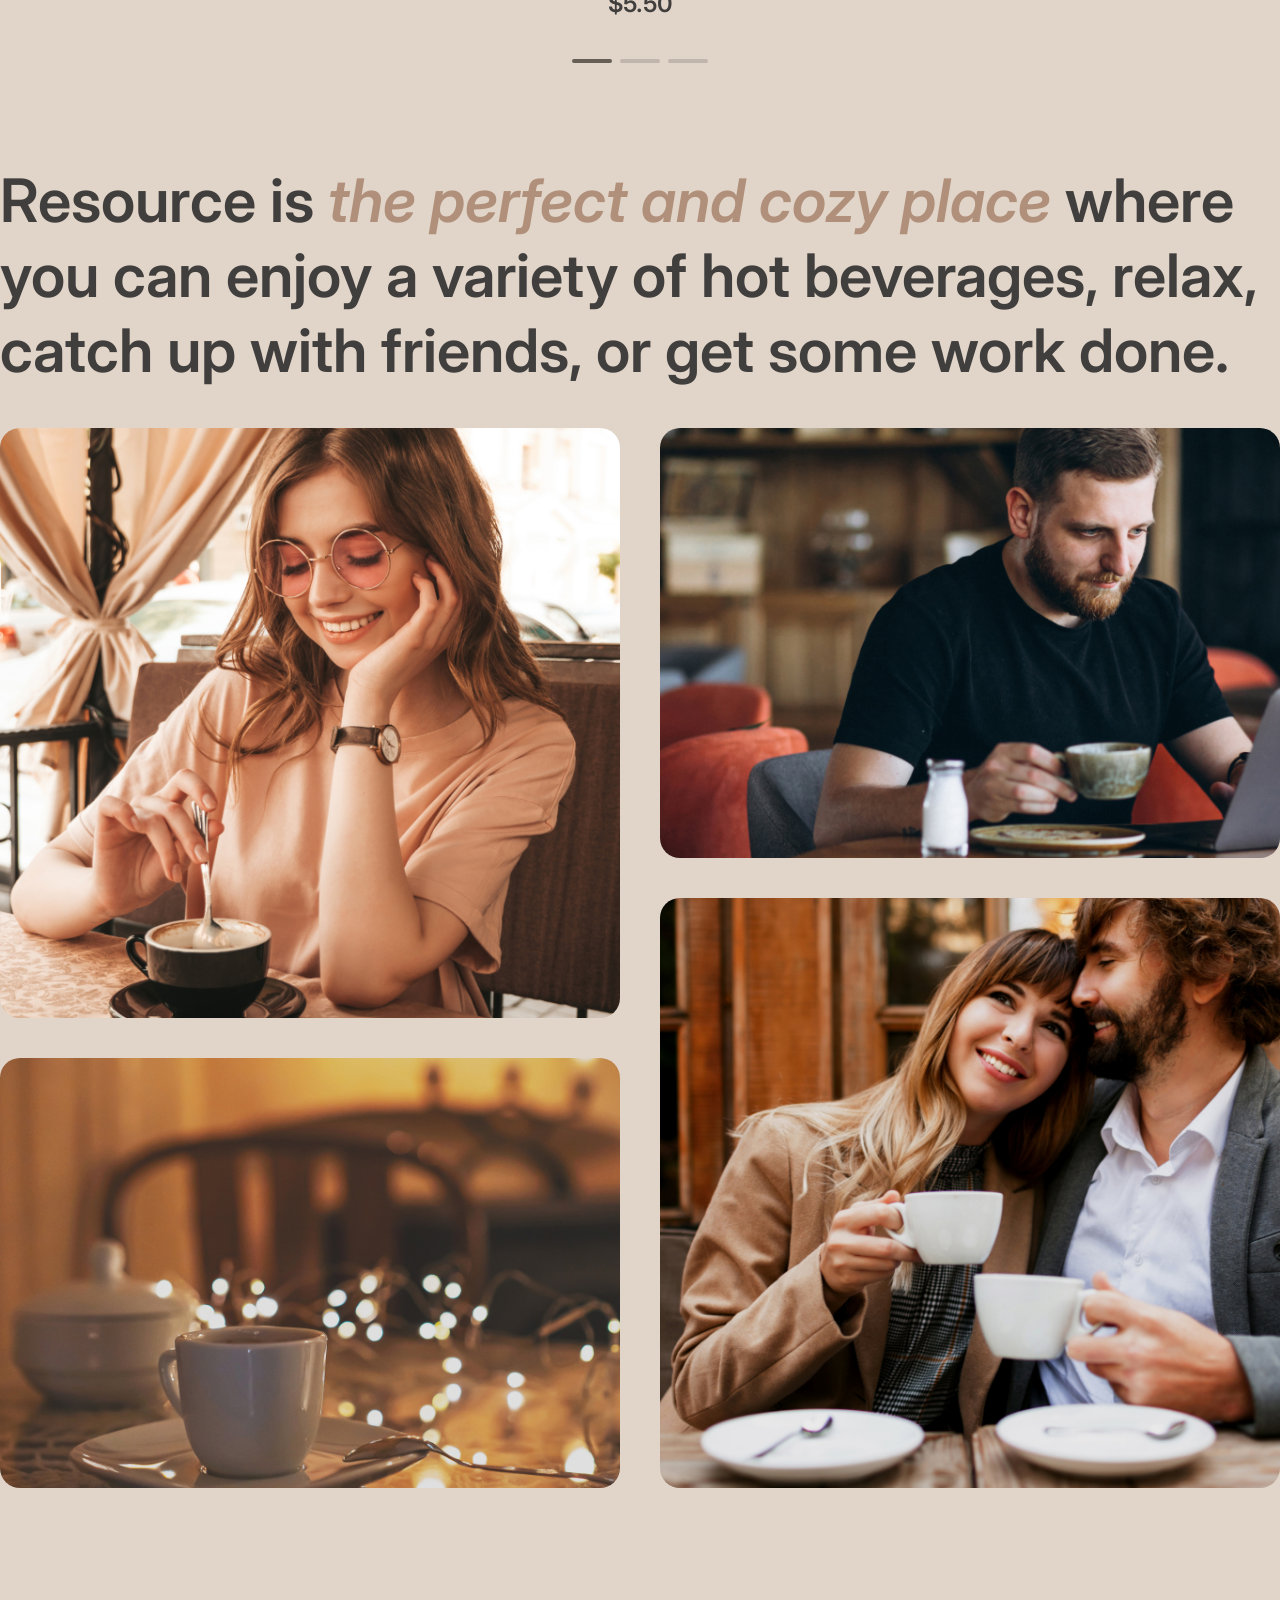
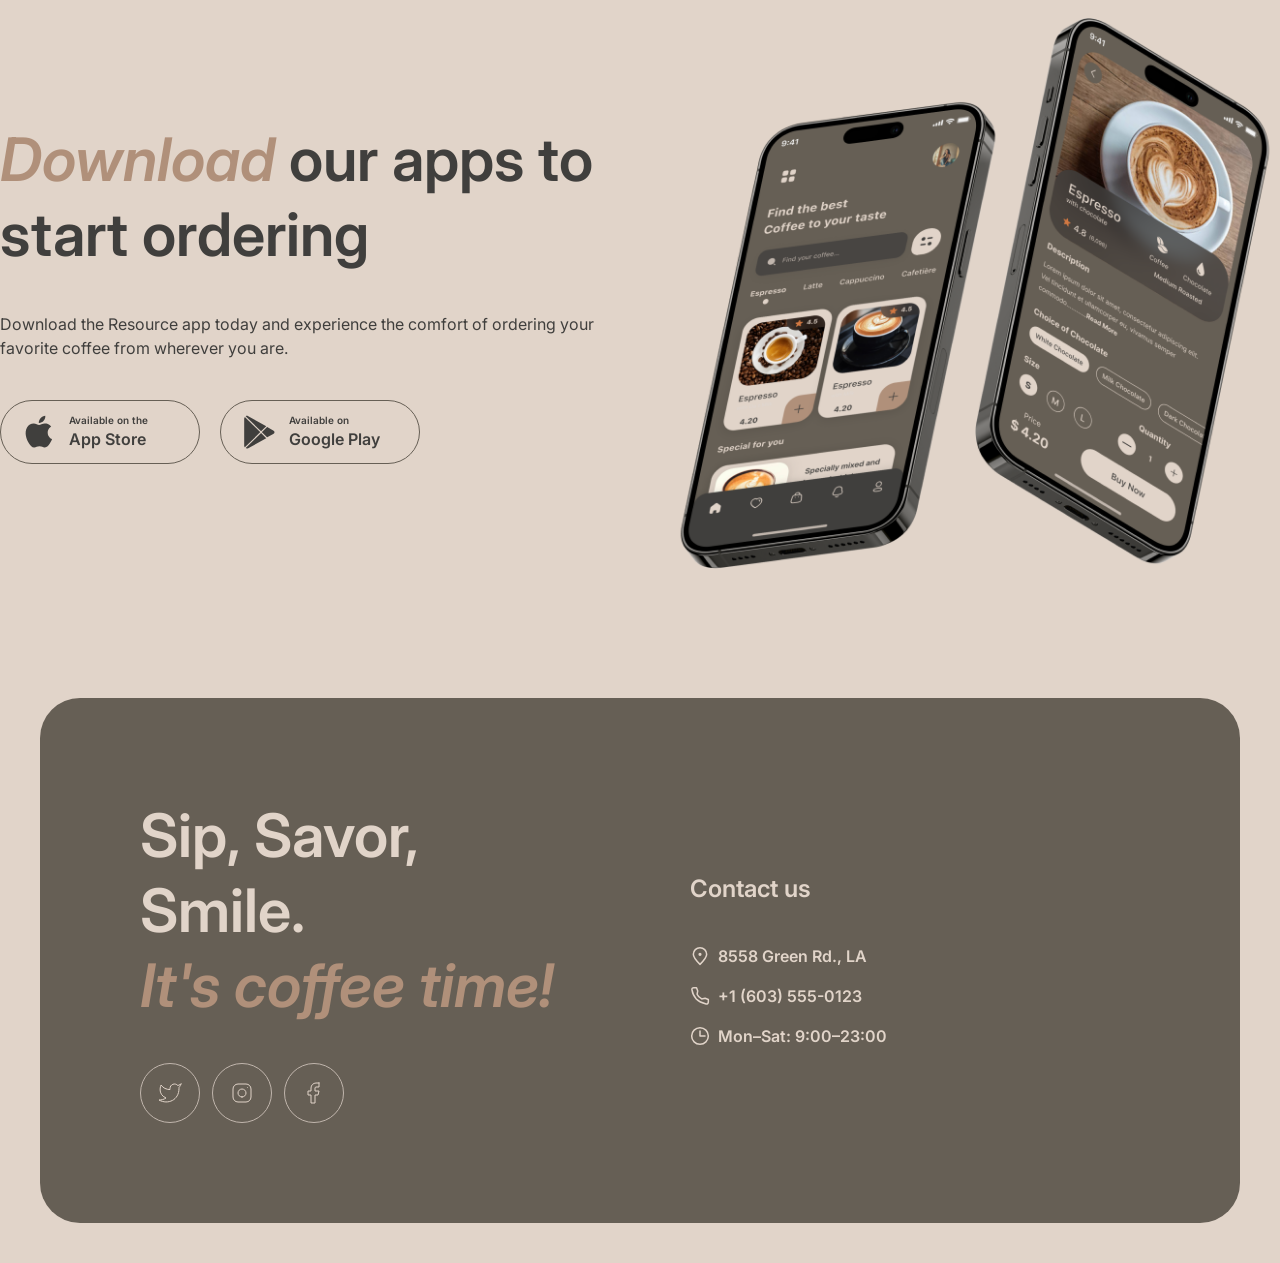
==== commit ab4c82d4: "feat: add responsive footer" ====
--- a/index.html
+++ b/index.html
@@ -265,21 +265,75 @@
 
     </main>
 
-    <footer>
-        <p class="footer__tagline">Sip, Savor, Smile. <span>It's coffee time!</span></p>
-
-        <address id="contact" class="footer__contact">
-            <a href="tel:+10000000000">+1 000 000 0000</a>
-            <a href="mailto:info@coffeehouse.com">info@coffeehouse.com</a>
-        </address>
-
-        <nav class="footer__social" aria-label="Social media">
-            <ul>
-                <li><a href="https://instagram.com" target="_blank" rel="noopener noreferrer">Instagram</a></li>
-                <li><a href="https://facebook.com" target="_blank" rel="noopener noreferrer">Facebook</a></li>
-                <li><a href="https://twitter.com" target="_blank" rel="noopener noreferrer">Twitter</a></li>
+    <footer id="contact" class="footer">
+        <div class="footer__social">
+            <h2 class="footer__title">
+                <span>Sip, Savor, Smile.</span>
+                <em class="footer__title-accent">It's coffee time!</em>
+            </h2>
+
+            <ul class="footer__social-list" aria-label="Social media">
+                <li>
+                    <a
+                        href="https://twitter.com"
+                        class="footer__social-link"
+                        target="_blank"
+                        rel="noopener noreferrer"
+                        aria-label="Twitter"
+                    >
+                        <span class="footer__social-icon footer__social-icon--twitter" aria-hidden="true"></span>
+                    </a>
+                </li>
+                <li>
+                    <a
+                        href="https://instagram.com"
+                        class="footer__social-link"
+                        target="_blank"
+                        rel="noopener noreferrer"
+                        aria-label="Instagram"
+                    >
+                        <span class="footer__social-icon footer__social-icon--instagram" aria-hidden="true"></span>
+                    </a>
+                </li>
+                <li>
+                    <a
+                        href="https://facebook.com"
+                        class="footer__social-link"
+                        target="_blank"
+                        rel="noopener noreferrer"
+                        aria-label="Facebook"
+                    >
+                        <span class="footer__social-icon footer__social-icon--facebook" aria-hidden="true"></span>
+                    </a>
+                </li>
             </ul>
-        </nav>
+        </div>
+
+        <div class="footer__contacts">
+            <h3 class="footer__contacts-title">Contact us</h3>
+
+            <address class="footer__contact-list">
+                <a
+                    href="https://www.google.com/maps/search/?api=1&query=8558+Green+Rd.,+LA"
+                    class="footer__contact-item"
+                    target="_blank"
+                    rel="noopener noreferrer"
+                >
+                    <img src="assets/icons/pin.svg" alt="" class="footer__contact-icon">
+                    <span>8558 Green Rd., LA</span>
+                </a>
+
+                <a href="tel:+16035550123" class="footer__contact-item">
+                    <img src="assets/icons/phone.svg" alt="" class="footer__contact-icon">
+                    <span>+1 (603) 555-0123</span>
+                </a>
+
+                <p class="footer__contact-item">
+                    <img src="assets/icons/clock.svg" alt="" class="footer__contact-icon">
+                    <span>Mon–Sat: 9:00–23:00</span>
+                </p>
+            </address>
+        </div>
     </footer>
 
     <script src="js/script.js"></script>
--- a/css/style.css
+++ b/css/style.css
@@ -229,6 +229,131 @@
 
 .header__burger {
     display: none;
+}
+
+/* Footer */
+
+.footer {
+    display: grid;
+    grid-template-columns: 1fr 1fr;
+    align-items: center;
+    gap: 100px;
+    width: calc(100% - 80px);
+    max-width: 1360px;
+    min-height: 450px;
+    margin: 100px auto 40px;
+    padding: 100px;
+    border-radius: 40px;
+    background-color: var(--color-bg-container);
+    color: #E1D4C9;
+}
+
+.footer__title {
+    font-size: 60px;
+    font-weight: 600;
+    line-height: 125%;
+}
+
+.footer__title span,
+.footer__title-accent {
+    display: block;
+}
+
+.footer__title-accent {
+    font-style: italic;
+    color: var(--color-text-accent);
+}
+
+.footer__social {
+    max-width: 530px;
+}
+
+.footer__social-list {
+    display: flex;
+    gap: 12px;
+    margin-top: 40px;
+}
+
+.footer__social-link {
+    display: flex;
+    align-items: center;
+    justify-content: center;
+    flex: 0 0 60px;
+    width: 60px;
+    height: 60px;
+    border: 1px solid #C1B6AD;
+    border-radius: 50%;
+    color: #E1D4C9;
+}
+
+@media (hover: hover) {
+    .footer__social-link:hover {
+        color: #403F3D;
+        background-color: #E1D4C9;
+    }
+}
+
+.footer__social-icon {
+    display: block;
+    width: 24px;
+    height: 24px;
+    background-color: currentColor;
+    mask-size: contain;
+    mask-repeat: no-repeat;
+    mask-position: center;
+    -webkit-mask-size: contain;
+    -webkit-mask-repeat: no-repeat;
+    -webkit-mask-position: center;
+}
+
+.footer__social-icon--twitter {
+    mask-image: url("../assets/icons/twitter.svg");
+    -webkit-mask-image: url("../assets/icons/twitter.svg");
+}
+
+.footer__social-icon--instagram {
+    mask-image: url("../assets/icons/instagram.svg");
+    -webkit-mask-image: url("../assets/icons/instagram.svg");
+}
+
+.footer__social-icon--facebook {
+    mask-image: url("../assets/icons/facebook.svg");
+    -webkit-mask-image: url("../assets/icons/facebook.svg");
+}
+
+.footer__contacts-title {
+    margin-bottom: 40px;
+    font-size: 24px;
+    font-weight: 600;
+    line-height: 125%;
+}
+
+.footer__contact-list {
+    display: flex;
+    flex-direction: column;
+    align-items: flex-start;
+    gap: 16px;
+    font-style: normal;
+}
+
+.footer__contact-item {
+    display: inline-flex;
+    align-items: center;
+    gap: 8px;
+    min-height: 24px;
+    font-size: 16px;
+    font-weight: 600;
+    line-height: 150%;
+}
+
+a.footer__contact-item:hover {
+    text-decoration: underline;
+}
+
+.footer__contact-icon {
+    width: 20px;
+    height: 20px;
+    flex-shrink: 0;
 }
 
 /* App Promo */
@@ -566,6 +691,14 @@
         gap: 100px;
         padding-inline: 40px;
     }
+
+    .footer {
+        grid-template-columns: 1fr;
+        gap: 100px;
+        width: calc(100% - 80px);
+        margin: 100px auto 40px;
+        padding: 100px 60px;
+    }
 }
 
 @media (max-width: 600px) {
@@ -817,4 +950,15 @@
         width: min(348px, 100%);
         margin-inline: auto;
     }
-}
+
+    .footer {
+        gap: 40px;
+        width: calc(100% - 32px);
+        margin: 100px auto 40px;
+        padding: 60px 16px;
+    }
+
+    .footer__title {
+        font-size: 32px;
+    }
+}
